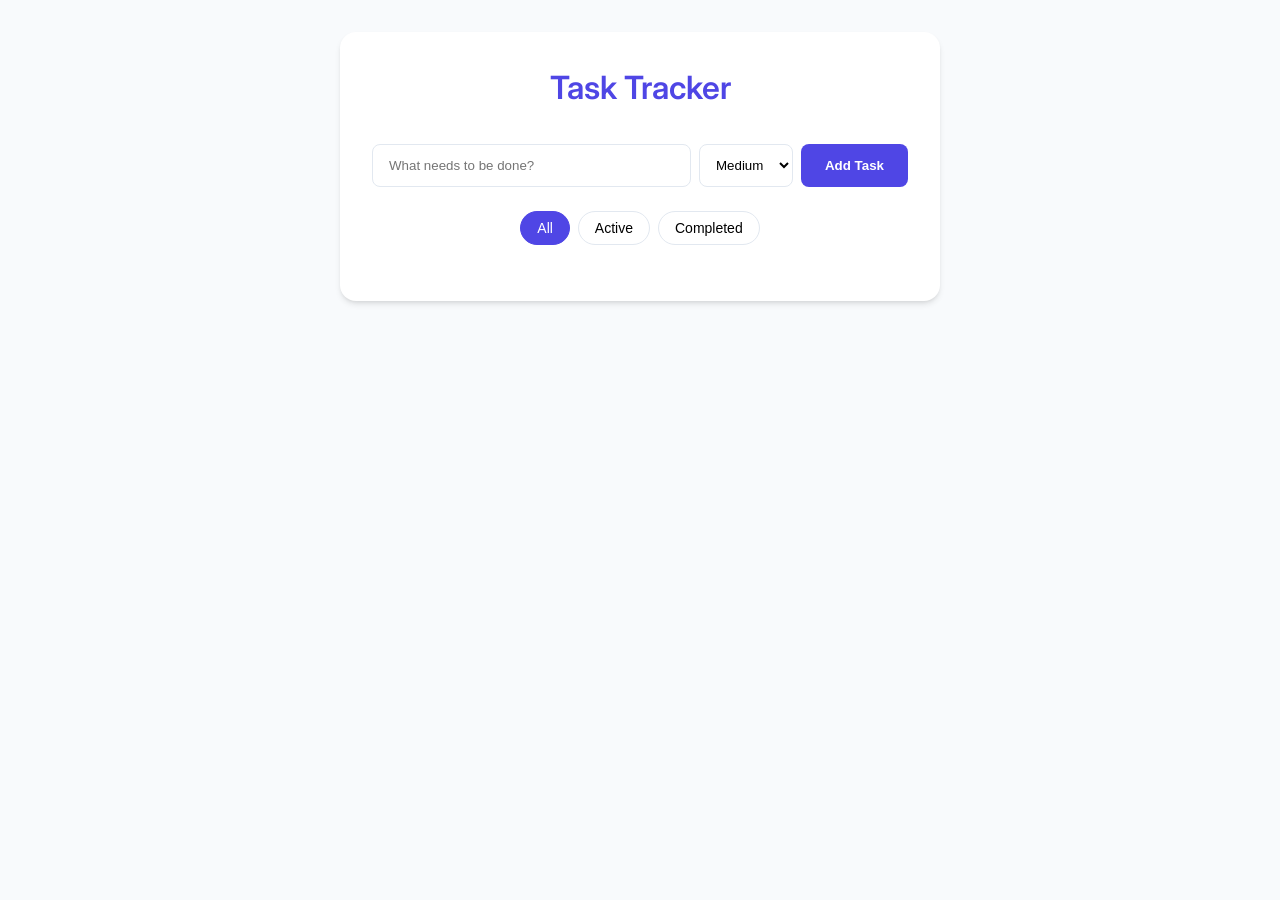
==== workspace/webapp/index.html @ e39bd1a8 "feat: production-grade OpenHands deployment with gateway auth, patches, telemetry HUD and performanc" ====
<!DOCTYPE html>
<html lang="en">
<head>
    <meta charset="UTF-8">
    <meta name="viewport" content="width=device-width, initial-scale=1.0">
    <title>Modern Task Tracker</title>
    <link rel="stylesheet" href="styles.css">
    <link rel="preconnect" href="https://fonts.googleapis.com">
    <link rel="preconnect" href="https://fonts.gstatic.com" crossorigin>
    <link href="https://fonts.googleapis.com/css2?family=Inter:wght@300;400;600&display=swap" rel="stylesheet">
</head>
<body>
    <div class="container">
        <header>
            <h1>Task Tracker</h1>
        </header>
        
        <main>
            <section class="input-section">
                <form id="task-form">
                    <div class="input-group">
                        <input type="text" id="task-input" placeholder="What needs to be done?" required>
                        <select id="priority-select">
                            <option value="low">Low</option>
                            <option value="medium" selected>Medium</option>
                            <option value="high">High</option>
                        </select>
                        <button type="submit" id="add-btn">Add Task</button>
                    </div>
                </form>
            </section>

            <section class="filter-section">
                <div class="filters">
                    <button class="filter-btn active" data-filter="all">All</button>
                    <button class="filter-btn" data-filter="active">Active</button>
                    <button class="filter-btn" data-filter="completed">Completed</button>
                </div>
            </section>

            <section class="list-section">
                <ul id="task-list">
                    <!-- Tasks will be added here dynamically -->
                </ul>
            </section>
        </main>
    </div>
    <script src="app.js"></script>
</body>
</html>
---- workspace/webapp/styles.css ----
:root {
    --primary-color: #4f46e5;
    --primary-hover: #4338ca;
    --bg-color: #f8fafc;
    --card-bg: #ffffff;
    --text-main: #1e293b;
    --text-muted: #64748b;
    --border-color: #e2e8f0;
    --shadow: 0 4px 6px -1px rgb(0 0 0 / 0.1), 0 2px 4px -2px rgb(0 0 0 / 0.1);
    --low-priority: #22c55e;
    --medium-priority: #f59e0b;
    --high-priority: #ef4444;
}

* {
    margin: 0;
    padding: 0;
    box-sizing: border-box;
}

body {
    font-family: 'Inter', sans-serif;
    background-color: var(--bg-color);
    color: var(--text-main);
    line-height: 1.5;
    display: flex;
    justify-content: center;
    padding: 2rem 1rem;
}

.container {
    width: 100%;
    max-width: 600px;
    background: var(--card-bg);
    padding: 2rem;
    border-radius: 1rem;
    box-shadow: var(--shadow);
}

header {
    margin-bottom: 2rem;
    text-align: center;
}

header h1 {
    font-size: 2rem;
    font-weight: 600;
    color: var(--primary-color);
}

.input-group {
    display: flex;
    gap: 0.5rem;
    margin-bottom: 1.5rem;
}

input[type="text"] {
    flex: 1;
    padding: 0.75rem 1rem;
    border: 1px solid var(--border-color);
    border-radius: 0.5rem;
    outline: none;
    transition: border-color 0.2s;
}

input[type="text"]:focus {
    border-color: var(--primary-color);
}

select {
    padding: 0.75rem;
    border: 1px solid var(--border-color);
    border-radius: 0.5rem;
    background: white;
    cursor: pointer;
}

button#add-btn {
    padding: 0.75rem 1.5rem;
    background-color: var(--primary-color);
    color: white;
    border: none;
    border-radius: 0.5rem;
    font-weight: 600;
    cursor: pointer;
    transition: background-color 0.2s, transform 0.1s;
}

button#add-btn:hover {
    background-color: var(--primary-hover);
}

button#add-btn:active {
    transform: scale(0.98);
}

.filter-section {
    margin-bottom: 1.5rem;
}

.filters {
    display: flex;
    gap: 0.5rem;
    justify-content: center;
}

.filter-btn {
    padding: 0.5rem 1rem;
    border: 1px solid var(--border-color);
    background: transparent;
    border-radius: 2rem;
    cursor: pointer;
    font-size: 0.875rem;
    transition: all 0.2s;
}

.filter-btn.active {
    background-color: var(--primary-color);
    color: white;
    border-color: var(--primary-color);
}

.filter-btn:hover:not(.active) {
    background-color: #f1f5f9;
}

#task-list {
    list-style: none;
}

.task-item {
    display: flex;
    align-items: center;
    padding: 1rem;
    border-bottom: 1px solid var(--border-color);
    gap: 1rem;
    animation: fadeIn 0.3s ease;
}

@keyframes fadeIn {
    from { opacity: 0; transform: translateY(10px); }
    to { opacity: 1; transform: translateY(0); }
}

.task-item:last-child {
    border-bottom: none;
}

.task-checkbox {
    width: 1.25rem;
    height: 1.25rem;
    cursor: pointer;
}

.task-text {
    flex: 1;
    font-size: 1rem;
}

.task-item.completed .task-text {
    text-decoration: line-through;
    color: var(--text-muted);
}

.priority-badge {
    font-size: 0.75rem;
    padding: 0.25rem 0.5rem;
    border-radius: 1rem;
    text-transform: uppercase;
    font-weight: 600;
    color: white;
}

.priority-low { background-color: var(--low-priority); }
.priority-medium { background-color: var(--medium-priority); }
.priority-high { background-color: var(--high-priority); }

.delete-btn {
    background: transparent;
    border: none;
    color: var(--text-muted);
    cursor: pointer;
    font-size: 1.25rem;
    transition: color 0.2s;
}

.delete-btn:hover {
    color: var(--high-priority);
}

@media (max-width: 480px) {
    .input-group {
        flex-direction: column;
    }
    
    .container {
        padding: 1rem;
    }
}
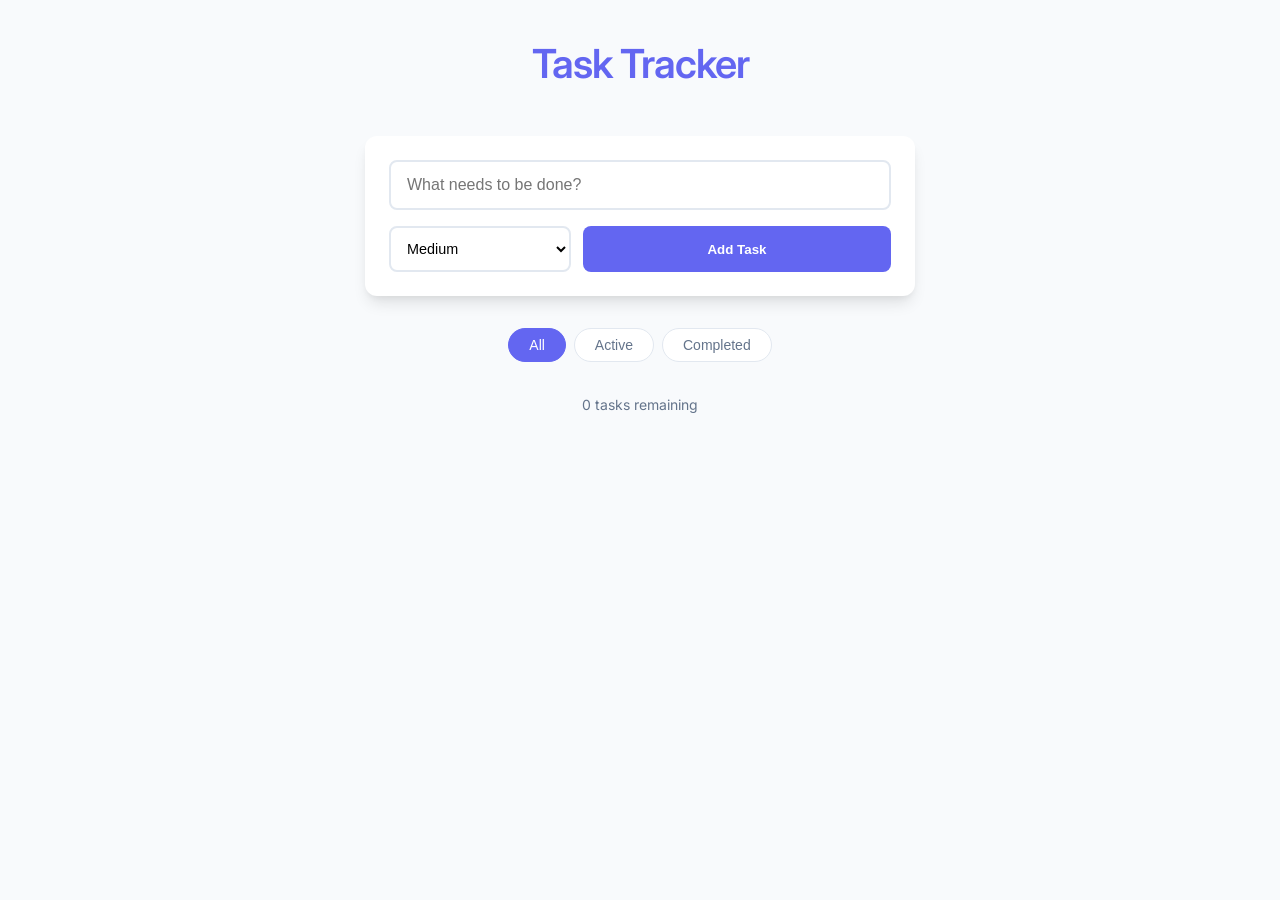
==== commit a15a503d: "feat: complete Google Antigravity parity and autonomous error resilience - Interactive Artifacts Eng" ====
--- a/workspace/webapp/index.html
+++ b/workspace/webapp/index.html
@@ -1,4 +1,3 @@
-
 <!DOCTYPE html>
 <html lang="en">
 <head>
@@ -8,27 +7,27 @@
     <link rel="stylesheet" href="styles.css">
     <link rel="preconnect" href="https://fonts.googleapis.com">
     <link rel="preconnect" href="https://fonts.gstatic.com" crossorigin>
-    <link href="https://fonts.googleapis.com/css2?family=Inter:wght@300;400;600&display=swap" rel="stylesheet">
+    <link href="https://fonts.googleapis.com/css2?family=Inter:wght@300;400;500;600&display=swap" rel="stylesheet">
 </head>
 <body>
-    <div class="container">
+    <div class="app-container">
         <header>
             <h1>Task Tracker</h1>
         </header>
         
         <main>
             <section class="input-section">
-                <form id="task-form">
-                    <div class="input-group">
-                        <input type="text" id="task-input" placeholder="What needs to be done?" required>
-                        <select id="priority-select">
+                <div class="input-card">
+                    <input type="text" id="taskInput" placeholder="What needs to be done?" aria-label="New task">
+                    <div class="input-controls">
+                        <select id="prioritySelector" aria-label="Task priority">
                             <option value="low">Low</option>
                             <option value="medium" selected>Medium</option>
                             <option value="high">High</option>
                         </select>
-                        <button type="submit" id="add-btn">Add Task</button>
+                        <button id="addTaskBtn">Add Task</button>
                     </div>
-                </form>
+                </div>
             </section>
 
             <section class="filter-section">
@@ -40,11 +39,15 @@
             </section>
 
             <section class="list-section">
-                <ul id="task-list">
-                    <!-- Tasks will be added here dynamically -->
+                <ul id="taskList" class="task-list">
+                    <!-- Tasks will be injected here -->
                 </ul>
             </section>
         </main>
+        
+        <footer>
+            <p id="taskCount">0 tasks remaining</p>
+        </footer>
     </div>
     <script src="app.js"></script>
 </body>
--- a/workspace/webapp/styles.css
+++ b/workspace/webapp/styles.css
@@ -1,16 +1,16 @@
-
 :root {
-    --primary-color: #4f46e5;
-    --primary-hover: #4338ca;
-    --bg-color: #f8fafc;
+    --primary: #6366f1;
+    --primary-hover: #4f46e5;
+    --bg: #f8fafc;
     --card-bg: #ffffff;
-    --text-main: #1e293b;
-    --text-muted: #64748b;
-    --border-color: #e2e8f0;
-    --shadow: 0 4px 6px -1px rgb(0 0 0 / 0.1), 0 2px 4px -2px rgb(0 0 0 / 0.1);
-    --low-priority: #22c55e;
-    --medium-priority: #f59e0b;
-    --high-priority: #ef4444;
+    --text: #1e293b;
+    --text-light: #64748b;
+    --border: #e2e8f0;
+    --shadow: 0 10px 15px -3px rgba(0, 0, 0, 0.1), 0 4px 6px -2px rgba(0, 0, 0, 0.05);
+    --low: #22c55e;
+    --medium: #f59e0b;
+    --high: #ef4444;
+    --radius: 12px;
 }
 
 * {
@@ -21,180 +21,207 @@
 
 body {
     font-family: 'Inter', sans-serif;
-    background-color: var(--bg-color);
-    color: var(--text-main);
-    line-height: 1.5;
+    background-color: var(--bg);
+    color: var(--text);
+    line-height: 1.6;
     display: flex;
     justify-content: center;
+    min-height: 100vh;
     padding: 2rem 1rem;
 }
 
-.container {
+.app-container {
     width: 100%;
-    max-width: 600px;
+    max-width: 550px;
+}
+
+header {
+    text-align: center;
+    margin-bottom: 2.5rem;
+}
+
+header h1 {
+    font-size: 2.5rem;
+    font-weight: 600;
+    letter-spacing: -0.025em;
+    color: var(--primary);
+}
+
+.input-card {
     background: var(--card-bg);
-    padding: 2rem;
-    border-radius: 1rem;
+    padding: 1.5rem;
+    border-radius: var(--radius);
     box-shadow: var(--shadow);
-}
-
-header {
     margin-bottom: 2rem;
-    text-align: center;
-}
-
-header h1 {
-    font-size: 2rem;
+}
+
+#taskInput {
+    width: 100%;
+    padding: 0.875rem 1rem;
+    border: 2px solid var(--border);
+    border-radius: 8px;
+    font-size: 1rem;
+    margin-bottom: 1rem;
+    transition: border-color 0.2s;
+    outline: none;
+}
+
+#taskInput:focus {
+    border-color: var(--primary);
+}
+
+.input-controls {
+    display: flex;
+    gap: 0.75rem;
+}
+
+#prioritySelector {
+    flex: 1;
+    padding: 0.75rem;
+    border: 2px solid var(--border);
+    border-radius: 8px;
+    background: white;
+    cursor: pointer;
+    font-size: 0.9rem;
+}
+
+#addTaskBtn {
+    flex: 2;
+    background-color: var(--primary);
+    color: white;
+    border: none;
+    border-radius: 8px;
     font-weight: 600;
-    color: var(--primary-color);
-}
-
-.input-group {
-    display: flex;
+    cursor: pointer;
+    transition: all 0.2s ease;
+}
+
+#addTaskBtn:hover {
+    background-color: var(--primary-hover);
+    transform: translateY(-1px);
+}
+
+#addTaskBtn:active {
+    transform: translateY(0);
+}
+
+.filters {
+    display: flex;
+    justify-content: center;
     gap: 0.5rem;
     margin-bottom: 1.5rem;
 }
 
-input[type="text"] {
-    flex: 1;
-    padding: 0.75rem 1rem;
-    border: 1px solid var(--border-color);
-    border-radius: 0.5rem;
-    outline: none;
-    transition: border-color 0.2s;
-}
-
-input[type="text"]:focus {
-    border-color: var(--primary-color);
-}
-
-select {
-    padding: 0.75rem;
-    border: 1px solid var(--border-color);
-    border-radius: 0.5rem;
+.filter-btn {
+    padding: 0.5rem 1.25rem;
+    border: 1px solid var(--border);
     background: white;
-    cursor: pointer;
-}
-
-button#add-btn {
-    padding: 0.75rem 1.5rem;
-    background-color: var(--primary-color);
+    border-radius: 20px;
+    cursor: pointer;
+    font-size: 0.875rem;
+    font-weight: 500;
+    color: var(--text-light);
+    transition: all 0.2s;
+}
+
+.filter-btn.active {
+    background-color: var(--primary);
     color: white;
-    border: none;
-    border-radius: 0.5rem;
-    font-weight: 600;
-    cursor: pointer;
-    transition: background-color 0.2s, transform 0.1s;
-}
-
-button#add-btn:hover {
-    background-color: var(--primary-hover);
-}
-
-button#add-btn:active {
-    transform: scale(0.98);
-}
-
-.filter-section {
-    margin-bottom: 1.5rem;
-}
-
-.filters {
-    display: flex;
-    gap: 0.5rem;
-    justify-content: center;
-}
-
-.filter-btn {
-    padding: 0.5rem 1rem;
-    border: 1px solid var(--border-color);
-    background: transparent;
-    border-radius: 2rem;
-    cursor: pointer;
-    font-size: 0.875rem;
-    transition: all 0.2s;
-}
-
-.filter-btn.active {
-    background-color: var(--primary-color);
-    color: white;
-    border-color: var(--primary-color);
+    border-color: var(--primary);
 }
 
 .filter-btn:hover:not(.active) {
     background-color: #f1f5f9;
-}
-
-#task-list {
+    border-color: #cbd5e1;
+}
+
+.task-list {
     list-style: none;
 }
 
 .task-item {
+    background: var(--card-bg);
+    padding: 1rem 1.25rem;
+    border-radius: var(--radius);
+    margin-bottom: 0.75rem;
     display: flex;
     align-items: center;
-    padding: 1rem;
-    border-bottom: 1px solid var(--border-color);
     gap: 1rem;
-    animation: fadeIn 0.3s ease;
-}
-
-@keyframes fadeIn {
+    box-shadow: 0 1px 3px rgba(0,0,0,0.1);
+    transition: transform 0.2s, box-shadow 0.2s;
+    animation: slideIn 0.3s ease-out;
+}
+
+@keyframes slideIn {
     from { opacity: 0; transform: translateY(10px); }
     to { opacity: 1; transform: translateY(0); }
 }
 
-.task-item:last-child {
-    border-bottom: none;
+.task-item:hover {
+    box-shadow: 0 4px 6px -1px rgba(0,0,0,0.1);
 }
 
 .task-checkbox {
     width: 1.25rem;
     height: 1.25rem;
     cursor: pointer;
+    accent-color: var(--primary);
+}
+
+.task-content {
+    flex: 1;
 }
 
 .task-text {
-    flex: 1;
     font-size: 1rem;
+    font-weight: 400;
 }
 
 .task-item.completed .task-text {
     text-decoration: line-through;
-    color: var(--text-muted);
-}
-
-.priority-badge {
-    font-size: 0.75rem;
-    padding: 0.25rem 0.5rem;
-    border-radius: 1rem;
+    color: var(--text-light);
+}
+
+.priority-tag {
+    font-size: 0.7rem;
+    padding: 0.2rem 0.6rem;
+    border-radius: 4px;
     text-transform: uppercase;
-    font-weight: 600;
+    font-weight: 700;
     color: white;
 }
 
-.priority-low { background-color: var(--low-priority); }
-.priority-medium { background-color: var(--medium-priority); }
-.priority-high { background-color: var(--high-priority); }
+.p-low { background-color: var(--low); }
+.p-medium { background-color: var(--medium); }
+.p-high { background-color: var(--high); }
 
 .delete-btn {
-    background: transparent;
+    background: none;
     border: none;
-    color: var(--text-muted);
+    color: #cbd5e1;
     cursor: pointer;
     font-size: 1.25rem;
     transition: color 0.2s;
+    padding: 0.25rem;
 }
 
 .delete-btn:hover {
-    color: var(--high-priority);
+    color: var(--high);
+}
+
+footer {
+    margin-top: 2rem;
+    text-align: center;
+    color: var(--text-light);
+    font-size: 0.875rem;
 }
 
 @media (max-width: 480px) {
-    .input-group {
+    .input-controls {
         flex-direction: column;
     }
     
-    .container {
-        padding: 1rem;
+    header h1 {
+        font-size: 2rem;
     }
 }
